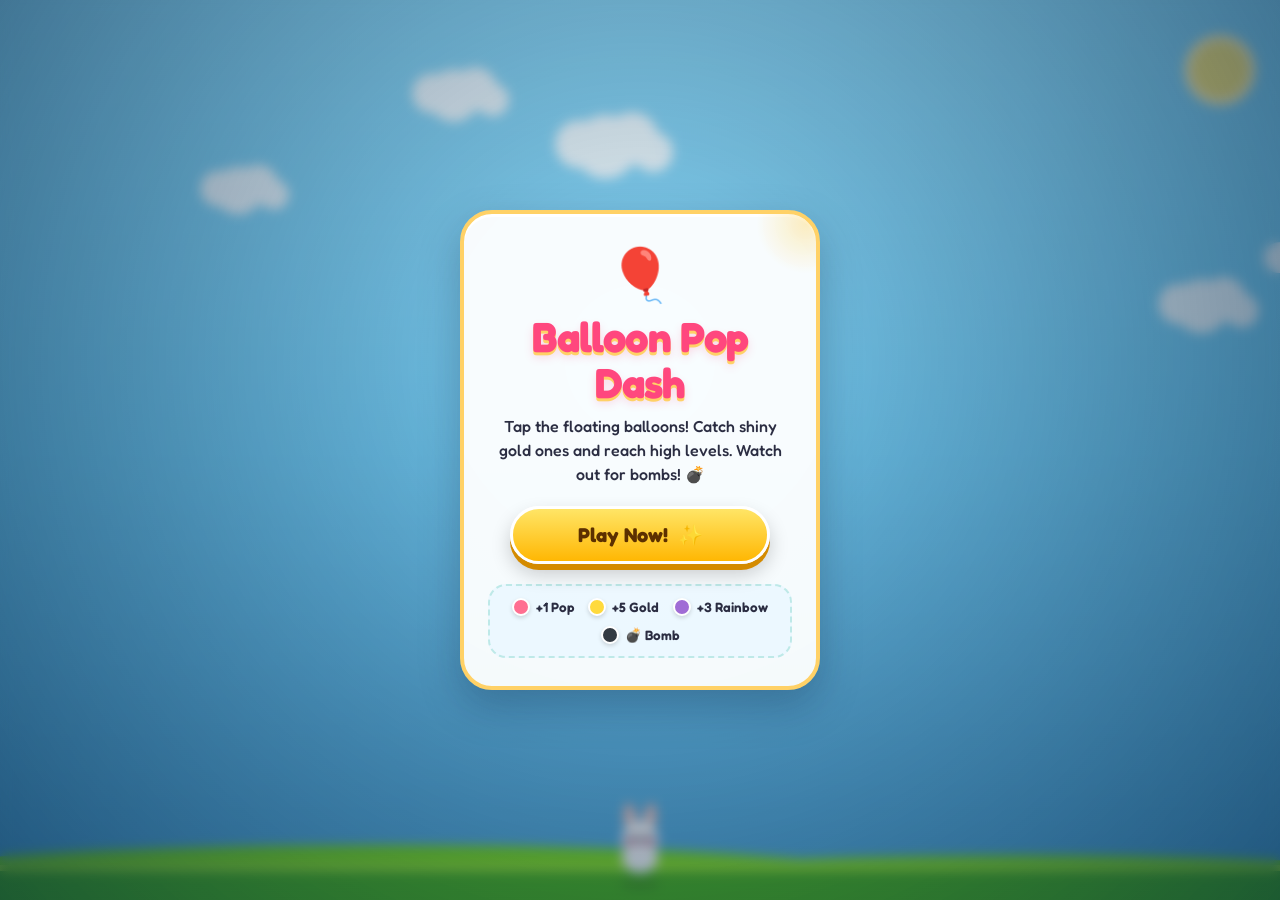
==== index.html @ 1699856e "Separate into HTML CSS JS, add background audio synth, child-friendly visuals & auto-pause" ====
<!DOCTYPE html>
<html lang="en">
<head>
  <meta charset="utf-8">
  <meta name="viewport" content="width=device-width, initial-scale=1, maximum-scale=1, user-scalable=no, viewport-fit=cover">
  <meta name="theme-color" content="#5fc4f0">
  <title>Balloon Pop Dash - Fun Arcade Game</title>
  <meta name="description" content="A cheerful, child-friendly balloon popping game with lively music, cute characters, and exciting powerups!">
  
  <!-- Fonts -->
  <link rel="preconnect" href="https://fonts.googleapis.com">
  <link rel="preconnect" href="https://fonts.gstatic.com" crossorigin>
  <link href="https://fonts.googleapis.com/css2?family=Fredoka:wght@400;500;600;700;800&display=swap" rel="stylesheet">
  
  <!-- Styles -->
  <link rel="stylesheet" href="style.css">
</head>
<body>

  <!-- Fullscreen Game Canvas -->
  <canvas id="c"></canvas>

  <!-- HUD Header Overlay -->
  <div id="hud" class="hidden">
    <div class="hud-pill">
      <div class="hud-lives" id="livesContainer" aria-label="Lives remaining">
        <span class="heart-icon">❤️</span>
        <span class="heart-icon">❤️</span>
        <span class="heart-icon">❤️</span>
      </div>
    </div>
    
    <div class="hud-pill">
      <span class="level-badge" id="levelBadge">LVL 1</span>
      <span class="hud-score" id="hudScore">0</span>
    </div>

    <button class="pause-btn-hud" id="pauseBtn" aria-label="Pause Game">⏸️</button>
  </div>

  <!-- Title Screen Overlay -->
  <div class="layer" id="title">
    <div class="card fade">
      <div class="card-icon">🎈</div>
      <h1 class="wordmark">Balloon Pop Dash</h1>
      <p class="blurb">Tap the floating balloons! Catch shiny gold ones and reach high levels. Watch out for bombs! 💣</p>
      
      <button class="btn" id="startBtn">
        <span>Play Now!</span> ✨
      </button>

      <div class="legend">
        <div class="legend-item"><span class="sw" style="background:#ff6f91"></span> +1 Pop</div>
        <div class="legend-item"><span class="sw" style="background:#ffda3d"></span> +5 Gold</div>
        <div class="legend-item"><span class="sw" style="background:#a06cd5"></span> +3 Rainbow</div>
        <div class="legend-item"><span class="sw" style="background:#333a42"></span> 💣 Bomb</div>
      </div>
    </div>
  </div>

  <!-- Game Over Screen Overlay -->
  <div class="layer hidden" id="over">
    <div class="card fade" id="overCard">
      <div class="card-icon" id="overIcon">⭐</div>
      <h2 class="wordmark" id="overTitle" style="font-size: 32px; color: #ff5964;">Super Try!</h2>
      <p class="result-label">Total Score</p>
      <div class="final-score" id="finalScore">0</div>

      <div class="best-badge" id="bestBadge">👑 Best: 0</div>

      <div class="stats-grid">
        <div class="stat-box">
          <span class="stat-val" id="statPopped">0</span>
          <span class="stat-lbl">Balloons</span>
        </div>
        <div class="stat-box">
          <span class="stat-val" id="statGold">0</span>
          <span class="stat-lbl">Golden</span>
        </div>
        <div class="stat-box">
          <span class="stat-val" id="statLevel">1</span>
          <span class="stat-lbl">Level</span>
        </div>
      </div>

      <button class="btn" id="againBtn">
        <span>Play Again</span> 🚀
      </button>
    </div>
  </div>

  <!-- Pause Screen Overlay -->
  <div class="layer hidden" id="pause">
    <div class="card fade">
      <div class="card-icon">⏸️</div>
      <h2 class="wordmark" style="color: #00b4d8;">Game Paused</h2>
      <p class="blurb">Take a quick breather! Whenever you are ready, tap below to resume.</p>
      
      <button class="btn" id="resumeBtn">
        <span>Resume</span> ▶️
      </button>
      <button class="btn btn-secondary" id="restartBtn">
        <span>Restart</span> 🔄
      </button>
    </div>
  </div>

  <!-- Game Engine Script -->
  <script src="game.js"></script>
</body>
</html>
---- style.css ----
/* ==========================================================================
   Balloon Pop Dash - Child-Friendly Stylesheet
   ========================================================================== */

:root {
  --font-family: 'Fredoka', 'Comic Sans MS', 'Trebuchet MS', system-ui, sans-serif;
  --bg-top: #7fd4f5;
  --bg-mid: #5fc4f0;
  --bg-bottom: #3f9fd6;
  --primary-btn-bg: linear-gradient(180deg, #ffe566 0%, #ffb703 100%);
  --primary-btn-shadow: #d48b00;
  --primary-btn-color: #5c3000;
  --card-bg: rgba(255, 255, 255, 0.95);
  --card-border: #ffd166;
  --text-dark: #2b2d42;
  --text-muted: #5a6578;
}

* {
  box-sizing: border-box;
  -webkit-tap-highlight-color: transparent;
  user-select: none;
  -webkit-user-select: none;
}

html, body {
  margin: 0;
  padding: 0;
  width: 100%;
  height: 100%;
  overflow: hidden;
  background-color: var(--bg-bottom);
  font-family: var(--font-family);
  touch-action: none;
  overscroll-behavior: none;
}

/* ---------- Fullscreen Game Canvas ---------- */
#c {
  position: fixed;
  inset: 0;
  width: 100vw;
  height: 100vh;
  display: block;
  z-index: 1;
}

/* ---------- HUD Overlay ---------- */
#hud {
  position: fixed;
  top: max(12px, env(safe-area-inset-top));
  left: 16px;
  right: 16px;
  display: flex;
  justify-content: space-between;
  align-items: center;
  pointer-events: none;
  z-index: 10;
}

.hud-pill {
  display: flex;
  align-items: center;
  gap: 8px;
  background: rgba(255, 255, 255, 0.9);
  padding: 8px 16px;
  border-radius: 999px;
  box-shadow: 0 4px 15px rgba(0, 0, 0, 0.12), inset 0 2px 0 rgba(255, 255, 255, 0.8);
  border: 2px solid #ffffff;
  pointer-events: auto;
}

.hud-lives {
  display: flex;
  align-items: center;
  gap: 4px;
}

.heart-icon {
  width: 26px;
  height: 26px;
  display: inline-block;
  transition: transform 0.2s cubic-bezier(0.175, 0.885, 0.32, 1.275);
  filter: drop-shadow(0 2px 3px rgba(255, 105, 135, 0.4));
}

.heart-icon.lost {
  opacity: 0.25;
  filter: grayscale(1);
  transform: scale(0.8);
}

.level-badge {
  background: linear-gradient(135deg, #ff70a6 0%, #ff9770 100%);
  color: #ffffff;
  font-weight: 700;
  font-size: 15px;
  padding: 4px 12px;
  border-radius: 999px;
  box-shadow: 0 2px 8px rgba(255, 112, 166, 0.4);
  letter-spacing: 0.5px;
}

.hud-score {
  font-size: 26px;
  font-weight: 800;
  color: #ff5964;
  text-shadow: 0 1px 0 #ffffff;
}

.pause-btn-hud {
  width: 44px;
  height: 44px;
  border-radius: 50%;
  background: #ffffff;
  border: 3px solid #70d6ff;
  color: #0077b6;
  font-size: 20px;
  display: flex;
  align-items: center;
  justify-content: center;
  cursor: pointer;
  box-shadow: 0 4px 12px rgba(0, 0, 0, 0.15);
  transition: transform 0.1s ease, background-color 0.1s ease;
  pointer-events: auto;
}

.pause-btn-hud:active {
  transform: scale(0.92);
  background-color: #e8f7ff;
}

/* ---------- Modal Overlays ---------- */
.layer {
  position: fixed;
  inset: 0;
  display: flex;
  align-items: center;
  justify-content: center;
  text-align: center;
  padding: 24px;
  padding-bottom: calc(24px + env(safe-area-inset-bottom));
  background: radial-gradient(circle at 50% 40%, rgba(255, 255, 255, 0.15), rgba(15, 45, 75, 0.65));
  backdrop-filter: blur(6px);
  -webkit-backdrop-filter: blur(6px);
  z-index: 100;
  transition: opacity 0.3s ease;
}

.hidden {
  display: none !important;
}

/* ---------- Child-Friendly Card Container ---------- */
.card {
  width: 100%;
  max-width: 360px;
  background: var(--card-bg);
  border: 4px solid var(--card-border);
  border-radius: 32px;
  padding: 28px 24px;
  box-shadow: 0 16px 40px rgba(0, 20, 50, 0.25), inset 0 3px 0 #ffffff;
  position: relative;
  overflow: hidden;
}

.card::before {
  content: "";
  position: absolute;
  top: -40px;
  right: -40px;
  width: 100px;
  height: 100px;
  background: radial-gradient(circle, rgba(255, 214, 102, 0.4) 0%, rgba(255, 255, 255, 0) 70%);
  border-radius: 50%;
  pointer-events: none;
}

/* Header & Wordmark */
.card-icon {
  font-size: 52px;
  margin-bottom: 8px;
  display: inline-block;
  animation: floatBounce 2.4s ease-in-out infinite;
}

@keyframes floatBounce {
  0%, 100% { transform: translateY(0) rotate(0deg); }
  50% { transform: translateY(-8px) rotate(4deg); }
}

.wordmark {
  font-size: clamp(32px, 8vw, 42px);
  font-weight: 800;
  color: #ff477e;
  margin: 0 0 8px;
  line-height: 1.1;
  text-shadow: 0 3px 0 #ffd166, 0 5px 10px rgba(255, 71, 126, 0.2);
  letter-spacing: -0.02em;
}

.blurb {
  font-size: 16px;
  line-height: 1.5;
  color: var(--text-dark);
  font-weight: 500;
  margin: 0 0 20px;
}

/* ---------- Glossy Bouncy Button ---------- */
.btn {
  font-family: var(--font-family);
  font-size: 20px;
  font-weight: 700;
  color: var(--primary-btn-color);
  background: var(--primary-btn-bg);
  border: 3px solid #ffffff;
  border-radius: 999px;
  padding: 14px 36px;
  cursor: pointer;
  box-shadow: 0 6px 0 var(--primary-btn-shadow), 0 10px 20px rgba(0, 0, 0, 0.2);
  transition: transform 0.1s ease, box-shadow 0.1s ease, filter 0.1s ease;
  display: inline-flex;
  align-items: center;
  justify-content: center;
  gap: 10px;
  width: 100%;
  max-width: 260px;
  margin: 0 auto;
}

.btn:hover {
  filter: brightness(1.05);
  transform: translateY(-2px);
  box-shadow: 0 8px 0 var(--primary-btn-shadow), 0 14px 24px rgba(0, 0, 0, 0.22);
}

.btn:active {
  transform: translateY(4px);
  box-shadow: 0 2px 0 var(--primary-btn-shadow), 0 4px 10px rgba(0, 0, 0, 0.2);
}

.btn-secondary {
  background: linear-gradient(180deg, #70d6ff 0%, #00b4d8 100%);
  color: #ffffff;
  box-shadow: 0 6px 0 #0077b6, 0 10px 20px rgba(0, 0, 0, 0.15);
  margin-top: 10px;
}

/* ---------- Legend Grid ---------- */
.legend {
  margin: 20px auto 0;
  display: flex;
  flex-wrap: wrap;
  gap: 10px 14px;
  justify-content: center;
  background: rgba(230, 245, 255, 0.6);
  padding: 12px 14px;
  border-radius: 18px;
  border: 2px dashed #bee9e8;
}

.legend-item {
  display: flex;
  align-items: center;
  gap: 6px;
  font-size: 13.5px;
  font-weight: 600;
  color: var(--text-dark);
}

.sw {
  width: 18px;
  height: 18px;
  border-radius: 50%;
  display: inline-block;
  border: 2px solid #ffffff;
  box-shadow: 0 2px 4px rgba(0, 0, 0, 0.15);
}

/* ---------- Game Over Card ---------- */
.result-label {
  font-size: 15px;
  font-weight: 600;
  color: var(--text-muted);
  margin: 0 0 2px;
  text-transform: uppercase;
  letter-spacing: 1px;
}

.final-score {
  font-size: clamp(56px, 16vw, 76px);
  font-weight: 800;
  color: #ff5964;
  line-height: 1;
  margin: 0 0 8px;
  text-shadow: 0 4px 0 #ffd166;
}

.stats-grid {
  display: flex;
  justify-content: space-around;
  background: #f8f9fa;
  padding: 12px;
  border-radius: 16px;
  margin: 14px 0 20px;
  border: 2px solid #e9ecef;
}

.stat-box {
  display: flex;
  flex-direction: column;
  align-items: center;
}

.stat-val {
  font-size: 18px;
  font-weight: 700;
  color: #2b2d42;
}

.stat-lbl {
  font-size: 12px;
  color: #8d99ae;
  font-weight: 500;
}

.best-badge {
  display: inline-block;
  background: #ffe5ec;
  color: #ff0054;
  font-weight: 700;
  font-size: 14px;
  padding: 6px 16px;
  border-radius: 999px;
  margin-bottom: 18px;
  border: 1.5px solid #ffb5a7;
}

/* Pop in Animation */
.fade {
  animation: popIn 0.35s cubic-bezier(0.175, 0.885, 0.32, 1.275) both;
}

@keyframes popIn {
  from {
    opacity: 0;
    transform: scale(0.85) translateY(20px);
  }
  to {
    opacity: 1;
    transform: scale(1) translateY(0);
  }
}

@media (prefers-reduced-motion: reduce) {
  .fade, .card-icon {
    animation: none !important;
  }
}
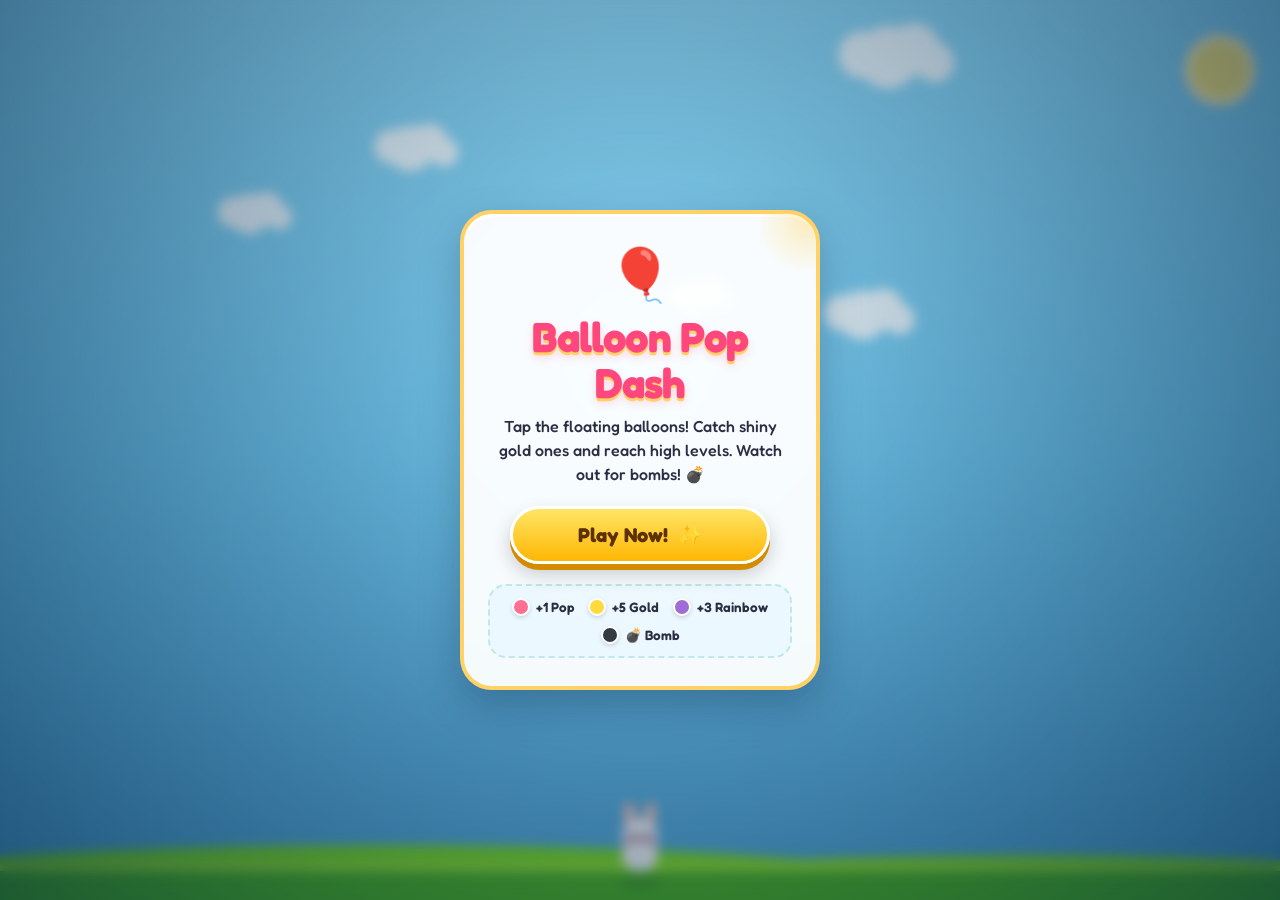
==== commit 9bdcd217: "Optimize for mobile devices: PWA meta tags, dynamic viewport units, visualViewport tracking, and mob" ====
--- a/index.html
+++ b/index.html
@@ -4,6 +4,11 @@
   <meta charset="utf-8">
   <meta name="viewport" content="width=device-width, initial-scale=1, maximum-scale=1, user-scalable=no, viewport-fit=cover">
   <meta name="theme-color" content="#5fc4f0">
+  <meta name="apple-mobile-web-app-capable" content="yes">
+  <meta name="apple-mobile-web-app-status-bar-style" content="black-translucent">
+  <meta name="apple-mobile-web-app-title" content="Balloon Pop">
+  <meta name="mobile-web-app-capable" content="yes">
+  <meta name="format-detection" content="telephone=no">
   <title>Balloon Pop Dash - Fun Arcade Game</title>
   <meta name="description" content="A cheerful, child-friendly balloon popping game with lively music, cute characters, and exciting powerups!">
   
--- a/style.css
+++ b/style.css
@@ -21,6 +21,7 @@
   -webkit-tap-highlight-color: transparent;
   user-select: none;
   -webkit-user-select: none;
+  -webkit-touch-callout: none;
 }
 
 html, body {
@@ -28,6 +29,7 @@
   padding: 0;
   width: 100%;
   height: 100%;
+  height: 100dvh;
   overflow: hidden;
   background-color: var(--bg-bottom);
   font-family: var(--font-family);
@@ -41,6 +43,7 @@
   inset: 0;
   width: 100vw;
   height: 100vh;
+  height: 100dvh;
   display: block;
   z-index: 1;
 }
@@ -358,3 +361,43 @@
     animation: none !important;
   }
 }
+
+/* ---------- Mobile Device Optimization Media Queries ---------- */
+@media (max-width: 380px) {
+  .card {
+    padding: 20px 16px;
+    border-radius: 24px;
+    max-width: 310px;
+  }
+  .wordmark {
+    font-size: 30px;
+  }
+  .btn {
+    font-size: 18px;
+    padding: 12px 28px;
+  }
+  .hud-pill {
+    padding: 6px 12px;
+  }
+  .hud-score {
+    font-size: 22px;
+  }
+}
+
+@media (max-height: 540px) {
+  .card {
+    padding: 16px 20px;
+  }
+  .card-icon {
+    font-size: 38px;
+    margin-bottom: 2px;
+  }
+  .wordmark {
+    font-size: 26px;
+    margin-bottom: 4px;
+  }
+  .blurb {
+    font-size: 13.5px;
+    margin-bottom: 12px;
+  }
+}
